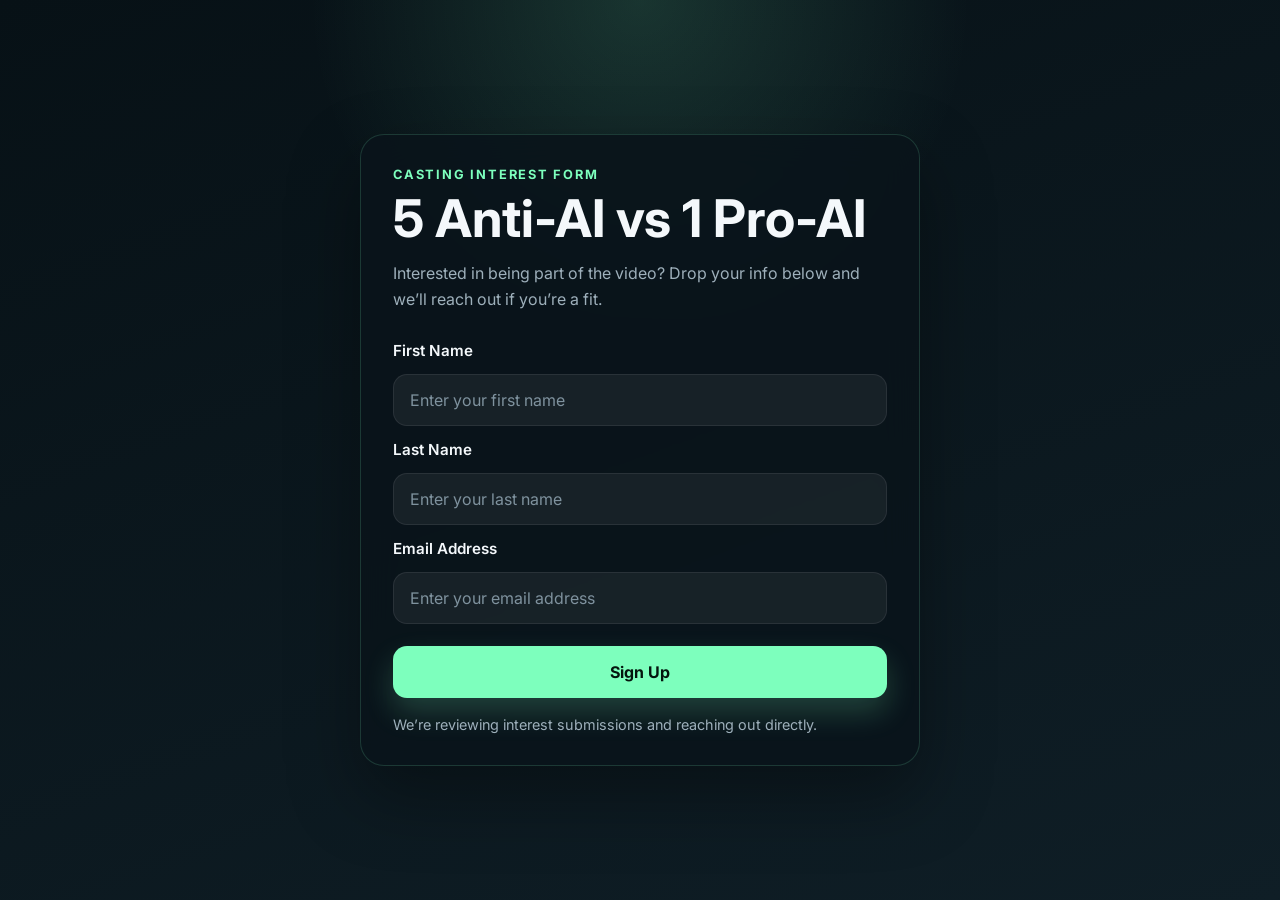
==== index.html @ 9d66e01f "Initial landing page" ====
<!DOCTYPE html>
<html lang="en">
<head>
  <meta charset="UTF-8" />
  <meta name="viewport" content="width=device-width, initial-scale=1.0" />
  <title>5 Anti-AI vs 1 Pro-AI | Signup</title>
  <meta name="description" content="Signup page for people interested in being part of the 5 Anti-AI vs 1 Pro-AI video." />
  <link rel="preconnect" href="https://fonts.googleapis.com">
  <link rel="preconnect" href="https://fonts.gstatic.com" crossorigin>
  <link href="https://fonts.googleapis.com/css2?family=Inter:wght@400;500;600;700;800&display=swap" rel="stylesheet">
  <link rel="stylesheet" href="styles.css" />
</head>
<body>
  <main class="page-shell">
    <section class="signup-card">
      <p class="eyebrow">Casting Interest Form</p>
      <h1>5 Anti-AI vs 1 Pro-AI</h1>
      <p class="intro">
        Interested in being part of the video? Drop your info below and we’ll reach out if you’re a fit.
      </p>

      <form class="signup-form" action="#" method="post">
        <label for="firstName">First Name</label>
        <input id="firstName" name="firstName" type="text" placeholder="Enter your first name" required />

        <label for="lastName">Last Name</label>
        <input id="lastName" name="lastName" type="text" placeholder="Enter your last name" required />

        <label for="email">Email Address</label>
        <input id="email" name="email" type="email" placeholder="Enter your email address" required />

        <button type="submit">Sign Up</button>
      </form>

      <p class="fine-print">We’re reviewing interest submissions and reaching out directly.</p>
    </section>
  </main>
</body>
</html>
---- styles.css ----
:root {
  --bg: #071116;
  --bg-accent: #0f1e26;
  --card: rgba(10, 20, 27, 0.88);
  --border: rgba(125, 255, 189, 0.16);
  --text: #f4f8fb;
  --muted: #9eb0bb;
  --primary: #7dffbd;
  --primary-dark: #062f1f;
  --input: rgba(255, 255, 255, 0.06);
  --shadow: 0 30px 70px rgba(0, 0, 0, 0.35);
}

* {
  box-sizing: border-box;
}

body {
  margin: 0;
  min-height: 100vh;
  font-family: 'Inter', sans-serif;
  background:
    radial-gradient(circle at top, rgba(125, 255, 189, 0.14), transparent 30%),
    linear-gradient(160deg, var(--bg) 0%, var(--bg-accent) 100%);
  color: var(--text);
}

.page-shell {
  min-height: 100vh;
  display: grid;
  place-items: center;
  padding: 24px;
}

.signup-card {
  width: min(100%, 560px);
  background: var(--card);
  border: 1px solid var(--border);
  border-radius: 24px;
  padding: 32px;
  box-shadow: var(--shadow);
  backdrop-filter: blur(18px);
}

.eyebrow {
  margin: 0 0 12px;
  color: var(--primary);
  font-size: 0.8rem;
  font-weight: 700;
  letter-spacing: 0.14em;
  text-transform: uppercase;
}

h1 {
  margin: 0;
  font-size: clamp(2rem, 5vw, 3.25rem);
  line-height: 0.98;
}

.intro {
  margin: 16px 0 28px;
  color: var(--muted);
  font-size: 1rem;
  line-height: 1.6;
}

.signup-form {
  display: grid;
  gap: 14px;
}

label {
  font-size: 0.95rem;
  font-weight: 600;
}

input {
  width: 100%;
  border: 1px solid rgba(255, 255, 255, 0.08);
  border-radius: 14px;
  background: var(--input);
  color: var(--text);
  padding: 15px 16px;
  font: inherit;
  outline: none;
  transition: border-color 0.2s ease, transform 0.2s ease, background 0.2s ease;
}

input::placeholder {
  color: #7f929e;
}

input:focus {
  border-color: rgba(125, 255, 189, 0.6);
  background: rgba(255, 255, 255, 0.08);
  transform: translateY(-1px);
}

button {
  margin-top: 8px;
  border: 0;
  border-radius: 14px;
  padding: 16px 18px;
  font: inherit;
  font-weight: 700;
  color: #04140d;
  background: var(--primary);
  cursor: pointer;
  transition: transform 0.2s ease, opacity 0.2s ease, box-shadow 0.2s ease;
  box-shadow: 0 14px 30px rgba(125, 255, 189, 0.2);
}

button:hover {
  transform: translateY(-2px);
  opacity: 0.98;
}

.fine-print {
  margin: 18px 0 0;
  color: var(--muted);
  font-size: 0.9rem;
}

@media (max-width: 640px) {
  .signup-card {
    padding: 24px 20px;
    border-radius: 20px;
  }
}
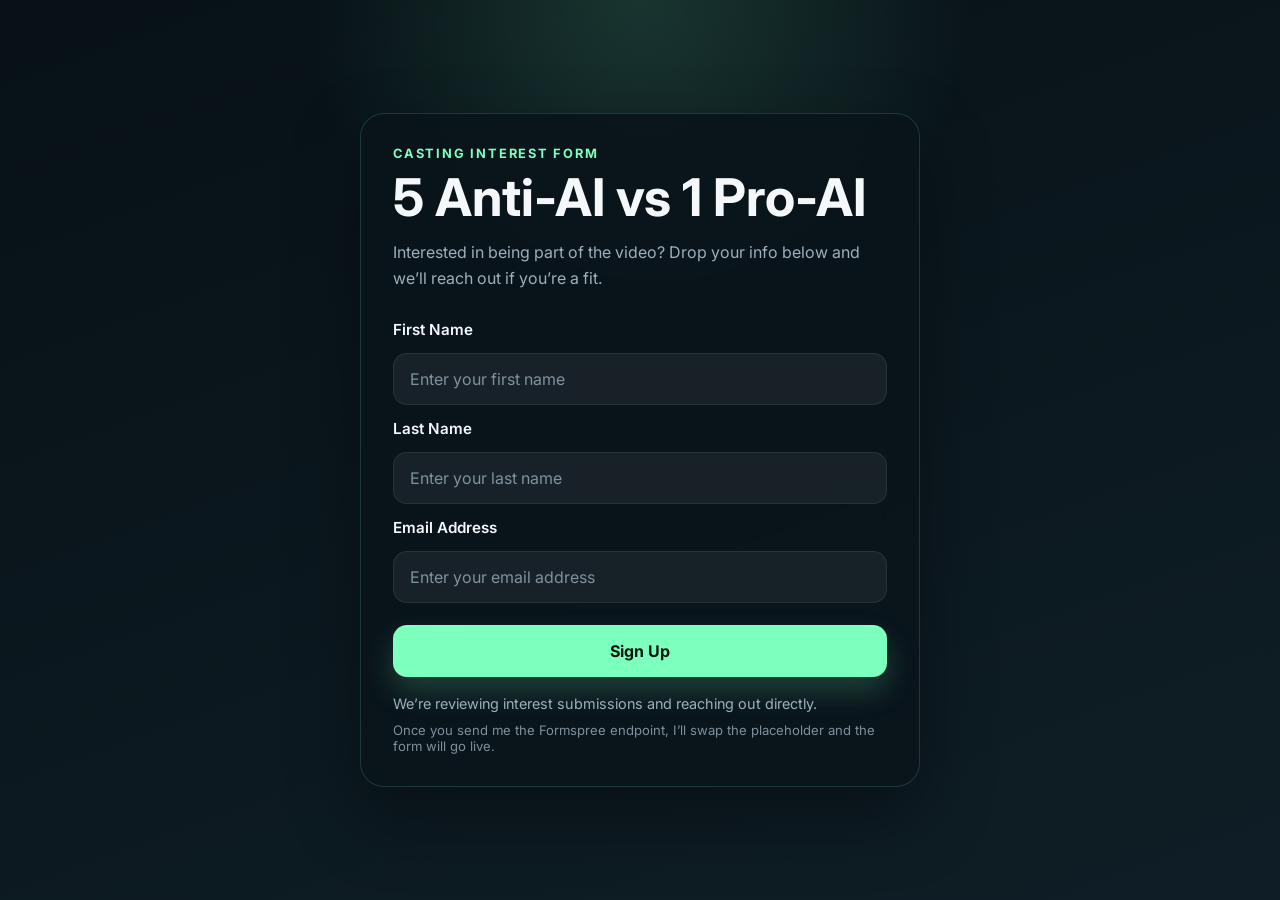
==== commit 7f1b5487: "Add thank you page and prep Formspree redirect" ====
--- a/index.html
+++ b/index.html
@@ -19,7 +19,9 @@
         Interested in being part of the video? Drop your info below and we’ll reach out if you’re a fit.
       </p>
 
-      <form class="signup-form" action="#" method="post">
+      <form class="signup-form" action="FORMSPREE_ENDPOINT_HERE" method="post">
+        <input type="hidden" name="_subject" value="New 5 Anti-AI vs 1 Pro-AI signup" />
+        <input type="hidden" name="_next" value="https://innergclaw.github.io/anti-ai-video-signup/thank-you.html" />
         <label for="firstName">First Name</label>
         <input id="firstName" name="firstName" type="text" placeholder="Enter your first name" required />
 
@@ -33,6 +35,7 @@
       </form>
 
       <p class="fine-print">We’re reviewing interest submissions and reaching out directly.</p>
+      <p class="fine-print form-note">Once you send me the Formspree endpoint, I’ll swap the placeholder and the form will go live.</p>
     </section>
   </main>
 </body>
--- a/styles.css
+++ b/styles.css
@@ -121,6 +121,30 @@
   font-size: 0.9rem;
 }
 
+.form-note {
+  margin-top: 10px;
+  font-size: 0.82rem;
+  opacity: 0.8;
+}
+
+.thank-you-card {
+  text-align: center;
+}
+
+.back-link {
+  display: inline-flex;
+  align-items: center;
+  justify-content: center;
+  margin-top: 6px;
+  color: var(--primary);
+  font-weight: 600;
+  text-decoration: none;
+}
+
+.back-link:hover {
+  text-decoration: underline;
+}
+
 @media (max-width: 640px) {
   .signup-card {
     padding: 24px 20px;
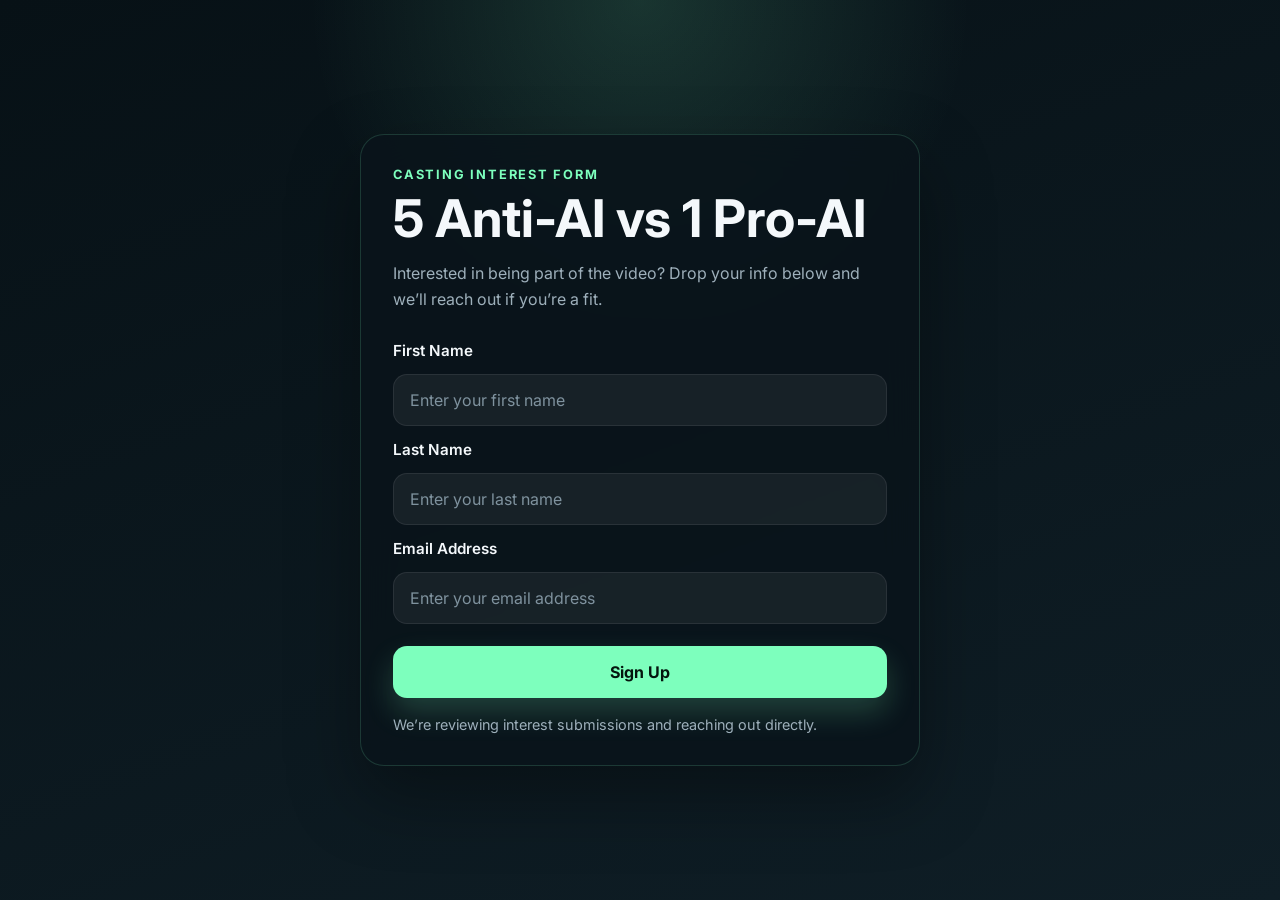
==== commit 52ec693b: "Connect Formspree form endpoint" ====
--- a/index.html
+++ b/index.html
@@ -19,7 +19,7 @@
         Interested in being part of the video? Drop your info below and we’ll reach out if you’re a fit.
       </p>
 
-      <form class="signup-form" action="FORMSPREE_ENDPOINT_HERE" method="post">
+      <form class="signup-form" action="https://formspree.io/f/xvzlroyr" method="post">
         <input type="hidden" name="_subject" value="New 5 Anti-AI vs 1 Pro-AI signup" />
         <input type="hidden" name="_next" value="https://innergclaw.github.io/anti-ai-video-signup/thank-you.html" />
         <label for="firstName">First Name</label>
@@ -35,7 +35,6 @@
       </form>
 
       <p class="fine-print">We’re reviewing interest submissions and reaching out directly.</p>
-      <p class="fine-print form-note">Once you send me the Formspree endpoint, I’ll swap the placeholder and the form will go live.</p>
     </section>
   </main>
 </body>
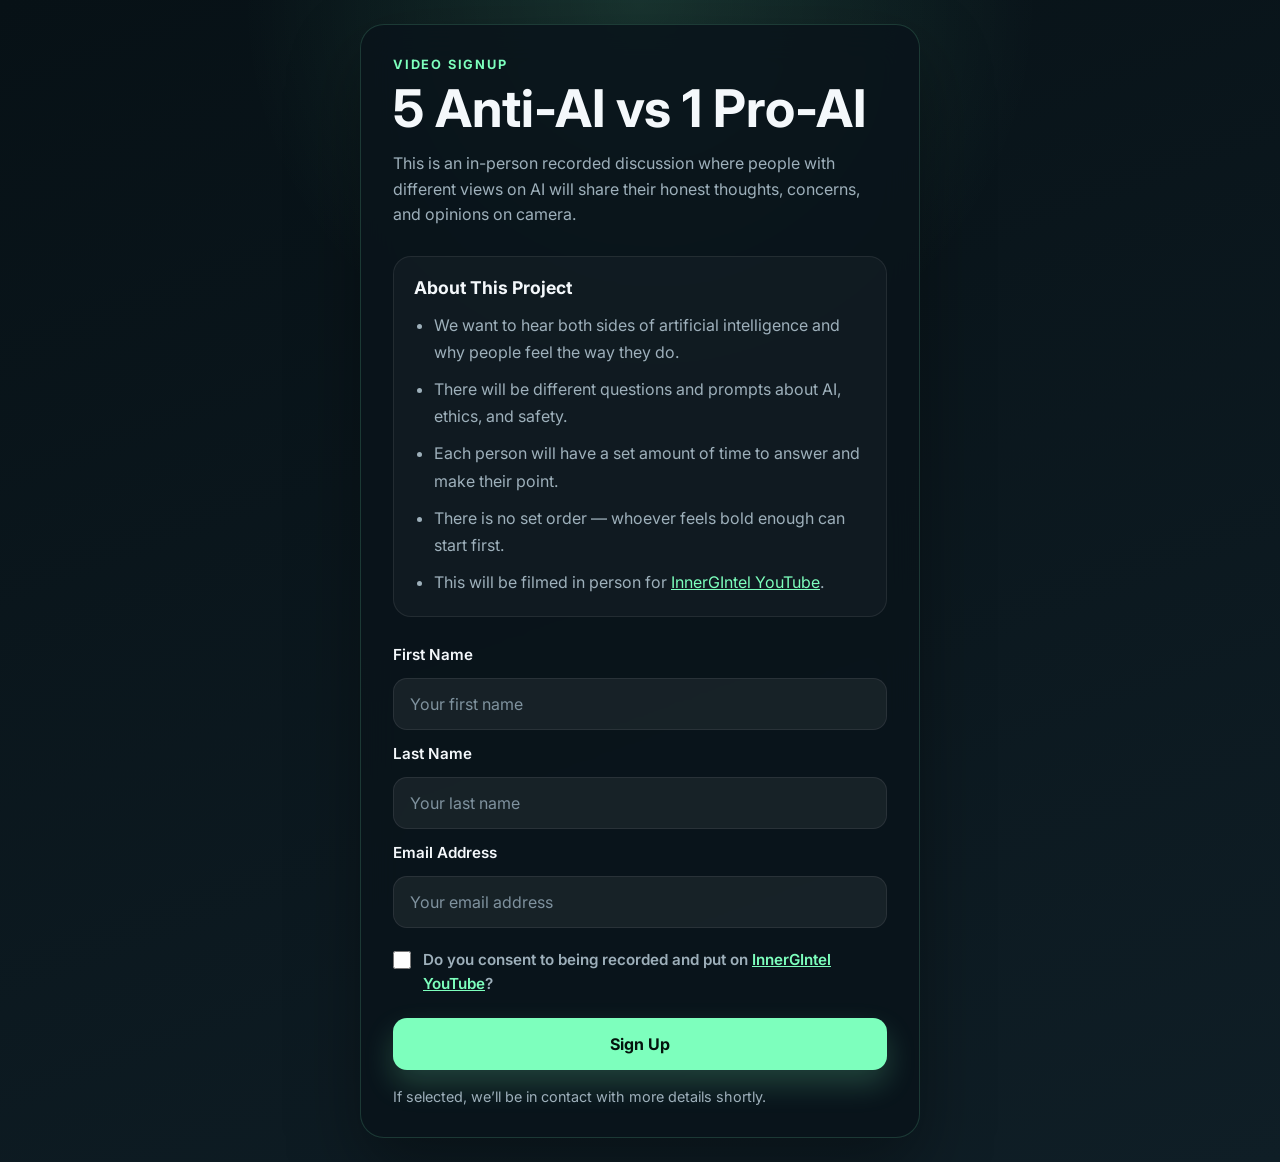
==== commit 19d971f5: "Clarify page copy and add recording consent" ====
--- a/index.html
+++ b/index.html
@@ -13,28 +13,44 @@
 <body>
   <main class="page-shell">
     <section class="signup-card">
-      <p class="eyebrow">Casting Interest Form</p>
+      <p class="eyebrow">Video Signup</p>
       <h1>5 Anti-AI vs 1 Pro-AI</h1>
       <p class="intro">
-        Interested in being part of the video? Drop your info below and we’ll reach out if you’re a fit.
+        This is an in-person recorded discussion where people with different views on AI will share their honest thoughts, concerns, and opinions on camera.
       </p>
+
+      <div class="info-block">
+        <h2>About This Project</h2>
+        <ul class="project-points">
+          <li>We want to hear both sides of artificial intelligence and why people feel the way they do.</li>
+          <li>There will be different questions and prompts about AI, ethics, and safety.</li>
+          <li>Each person will have a set amount of time to answer and make their point.</li>
+          <li>There is no set order — whoever feels bold enough can start first.</li>
+          <li>This will be filmed in person for <a href="https://www.youtube.com/@innergintel" target="_blank" rel="noopener noreferrer">InnerGIntel YouTube</a>.</li>
+        </ul>
+      </div>
 
       <form class="signup-form" action="https://formspree.io/f/xvzlroyr" method="post">
         <input type="hidden" name="_subject" value="New 5 Anti-AI vs 1 Pro-AI signup" />
         <input type="hidden" name="_next" value="https://innergclaw.github.io/anti-ai-video-signup/thank-you.html" />
         <label for="firstName">First Name</label>
-        <input id="firstName" name="firstName" type="text" placeholder="Enter your first name" required />
+        <input id="firstName" name="firstName" type="text" placeholder="Your first name" required />
 
         <label for="lastName">Last Name</label>
-        <input id="lastName" name="lastName" type="text" placeholder="Enter your last name" required />
+        <input id="lastName" name="lastName" type="text" placeholder="Your last name" required />
 
         <label for="email">Email Address</label>
-        <input id="email" name="email" type="email" placeholder="Enter your email address" required />
+        <input id="email" name="email" type="email" placeholder="Your email address" required />
+
+        <label class="consent-row" for="consent">
+          <input id="consent" name="consent" type="checkbox" value="Yes, I consent" required />
+          <span>Do you consent to being recorded and put on <a href="https://www.youtube.com/@innergintel" target="_blank" rel="noopener noreferrer">InnerGIntel YouTube</a>?</span>
+        </label>
 
         <button type="submit">Sign Up</button>
       </form>
 
-      <p class="fine-print">We’re reviewing interest submissions and reaching out directly.</p>
+      <p class="fine-print">If selected, we’ll be in contact with more details shortly.</p>
     </section>
   </main>
 </body>
--- a/styles.css
+++ b/styles.css
@@ -64,6 +64,36 @@
   line-height: 1.6;
 }
 
+.info-block {
+  margin: 0 0 28px;
+  padding: 20px;
+  border: 1px solid rgba(255, 255, 255, 0.08);
+  border-radius: 18px;
+  background: rgba(255, 255, 255, 0.03);
+}
+
+.info-block h2 {
+  margin: 0 0 14px;
+  font-size: 1.1rem;
+}
+
+.project-points {
+  margin: 0;
+  padding-left: 20px;
+  color: var(--muted);
+  line-height: 1.7;
+}
+
+.project-points li + li {
+  margin-top: 10px;
+}
+
+.project-points a,
+.consent-row a,
+.back-link {
+  color: var(--primary);
+}
+
 .signup-form {
   display: grid;
   gap: 14px;
@@ -84,6 +114,27 @@
   font: inherit;
   outline: none;
   transition: border-color 0.2s ease, transform 0.2s ease, background 0.2s ease;
+}
+
+.consent-row {
+  display: flex;
+  align-items: flex-start;
+  gap: 12px;
+  margin-top: 6px;
+  line-height: 1.55;
+}
+
+.consent-row input {
+  width: 18px;
+  height: 18px;
+  margin: 3px 0 0;
+  padding: 0;
+  flex: 0 0 auto;
+  accent-color: var(--primary);
+}
+
+.consent-row span {
+  color: var(--muted);
 }
 
 input::placeholder {
